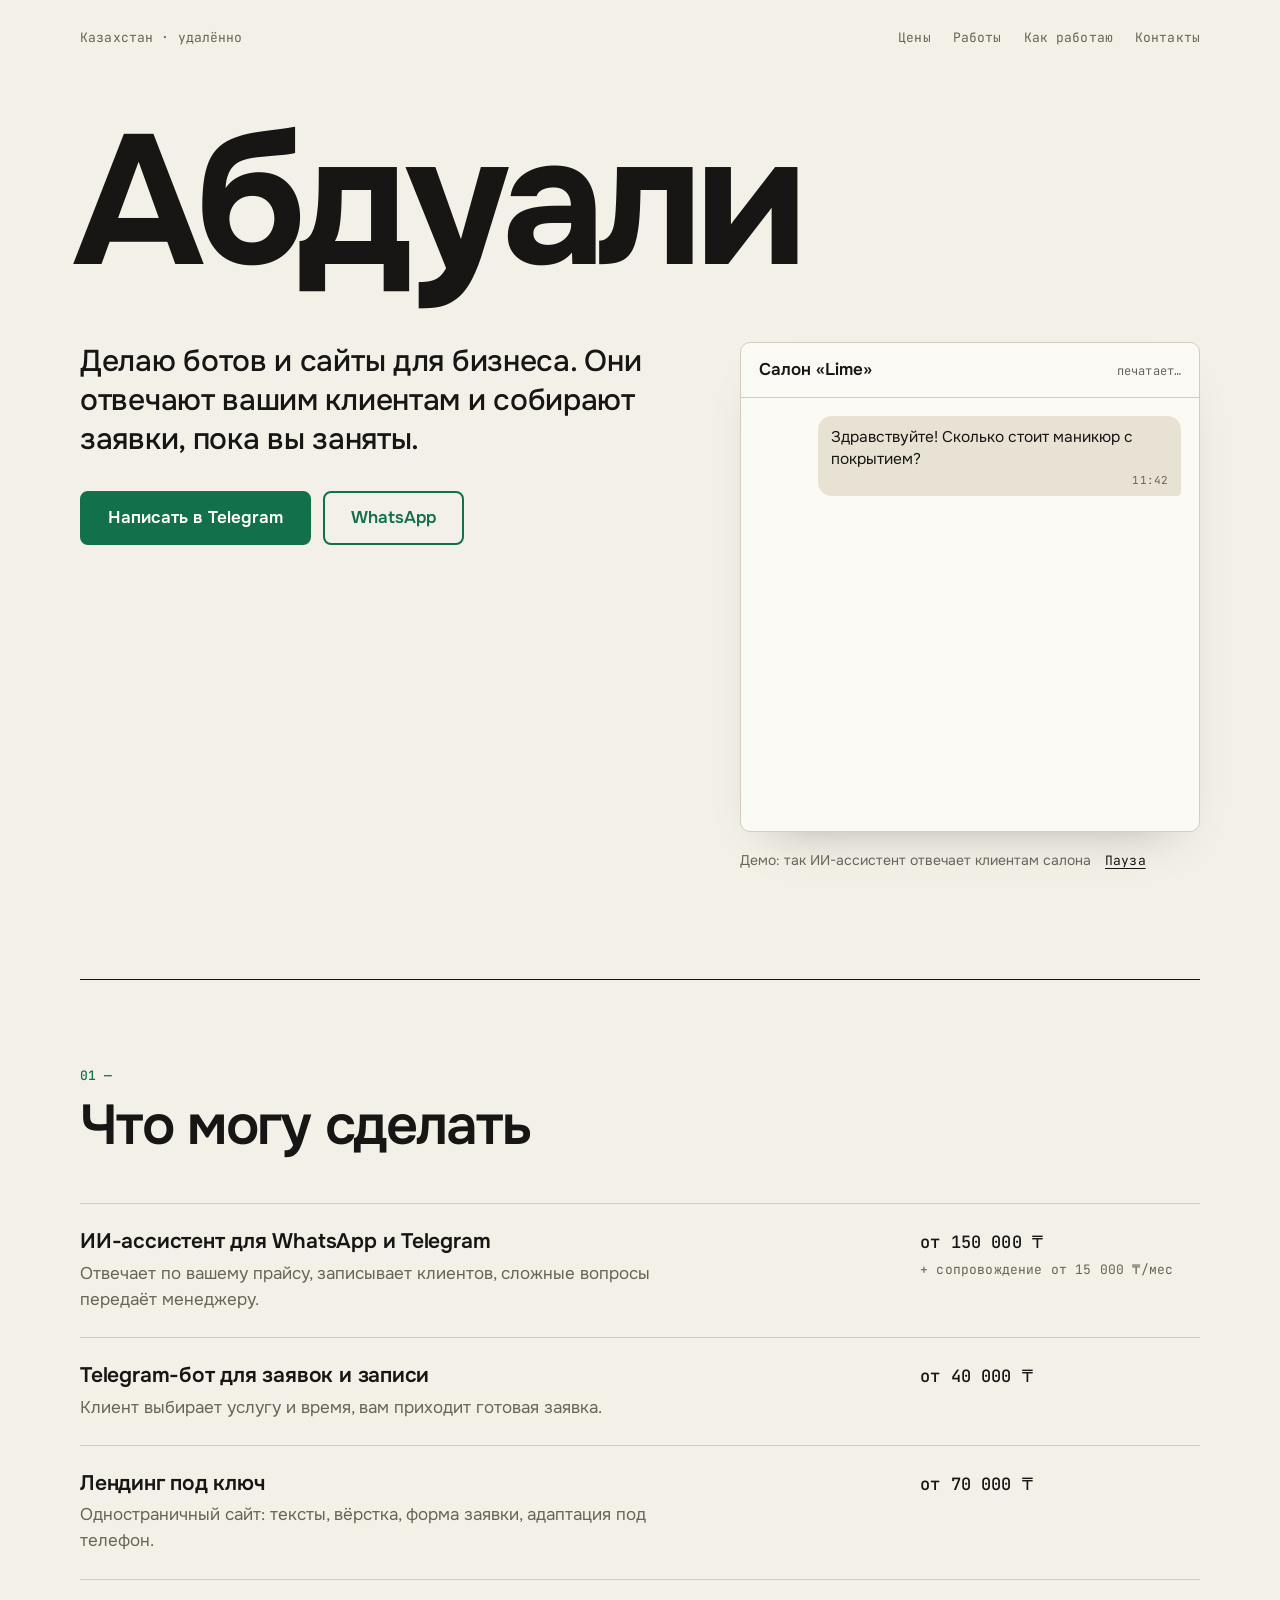
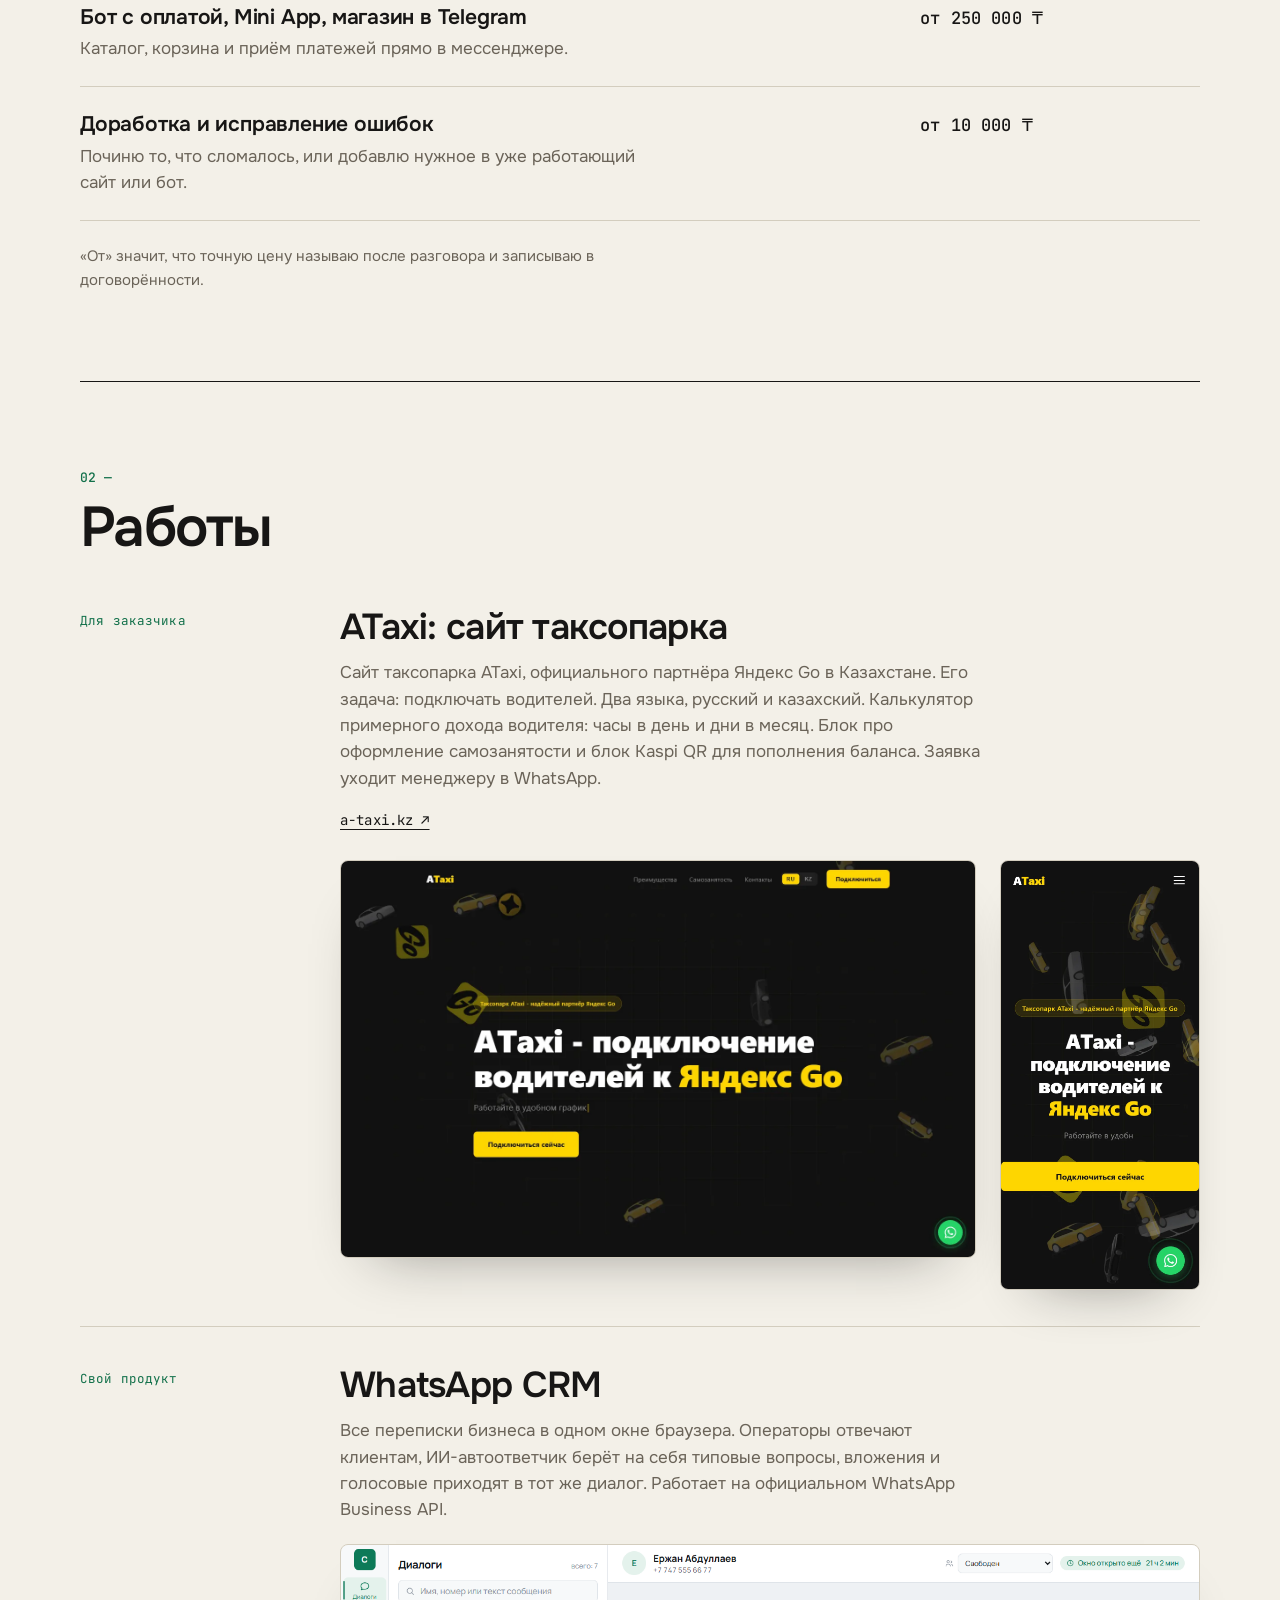
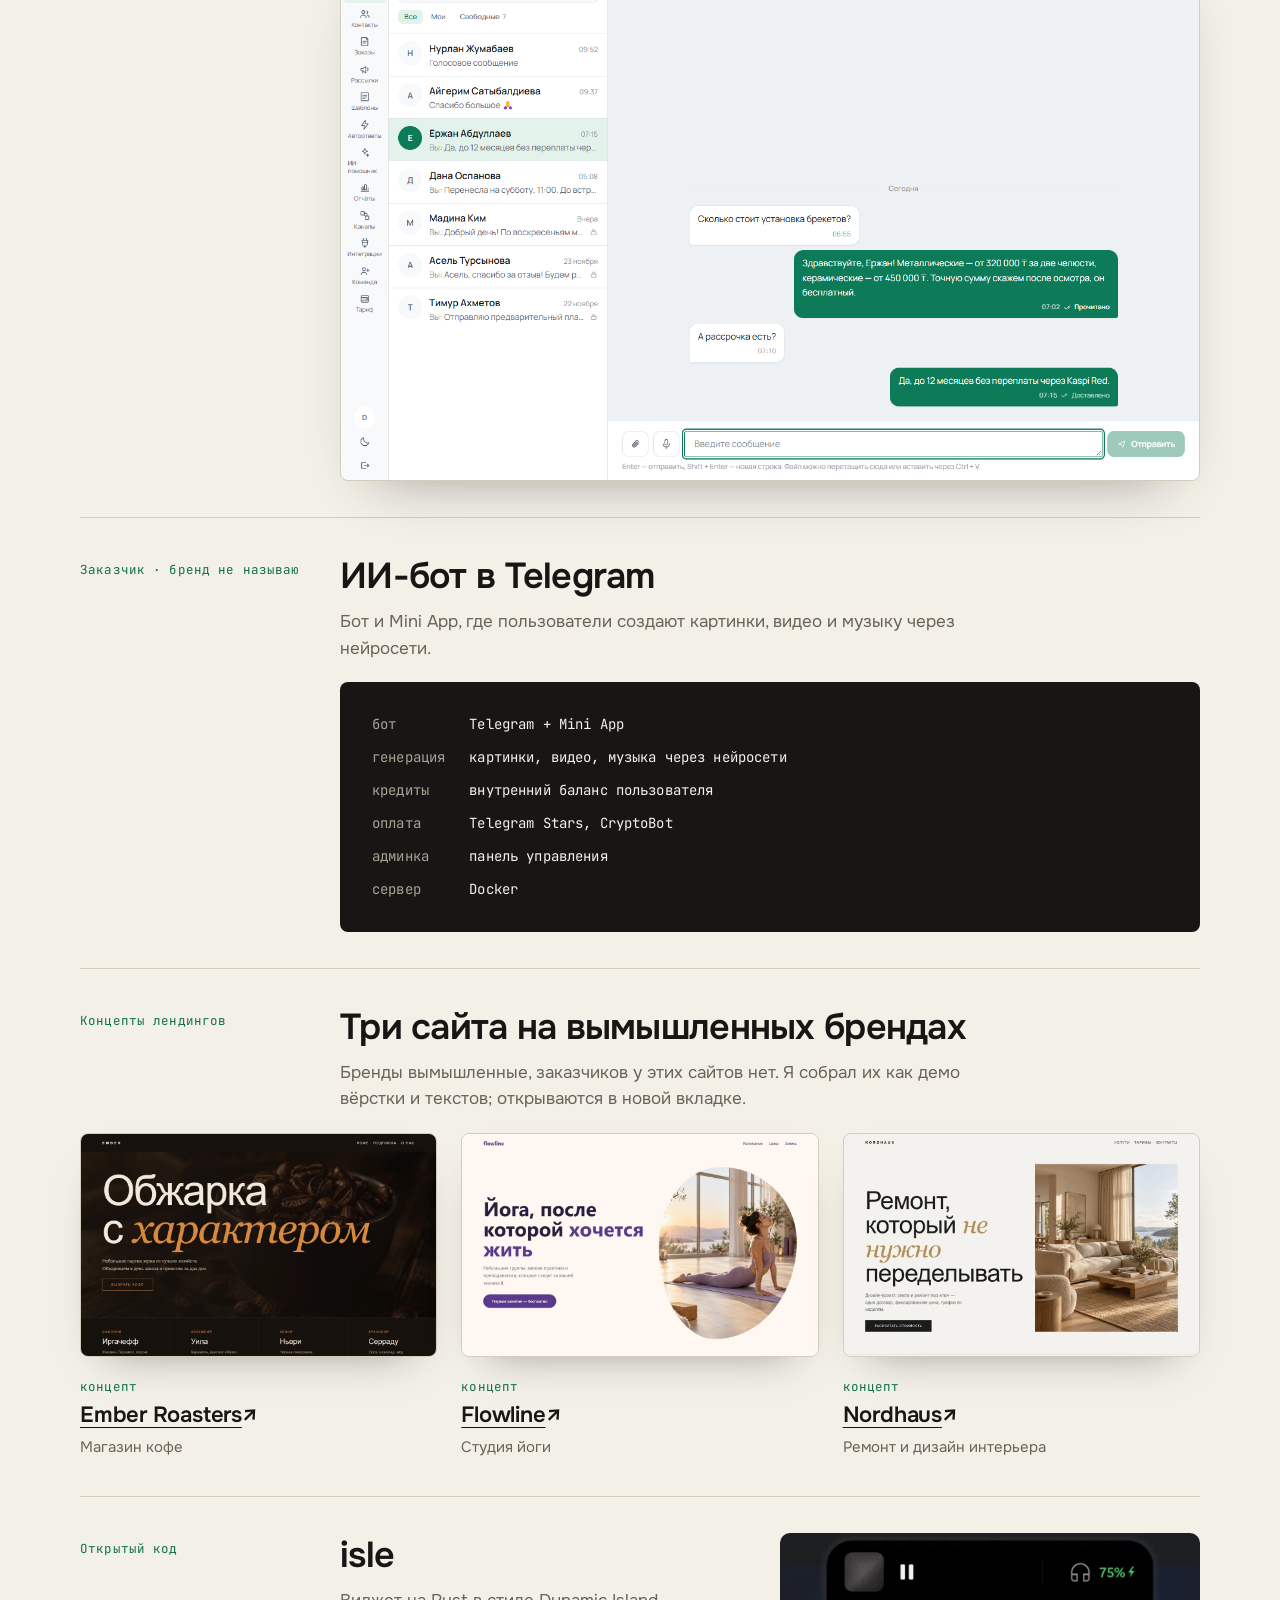
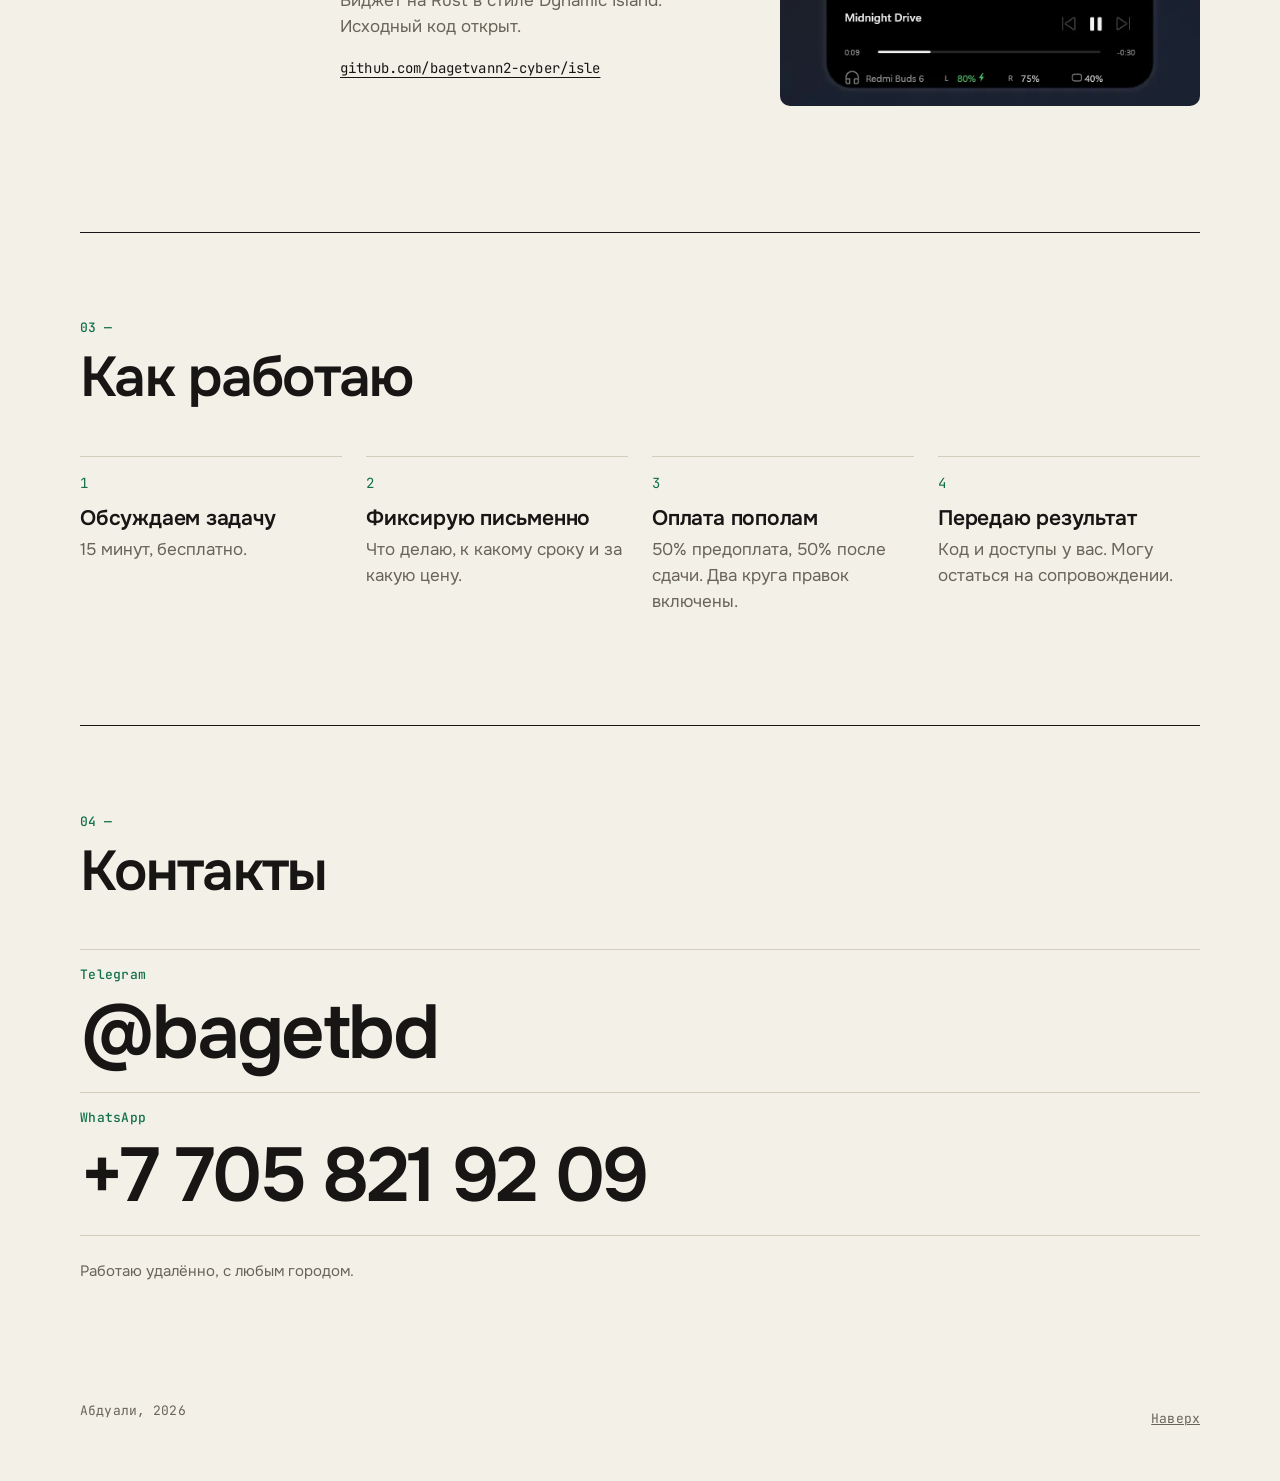
==== index.html @ de3ce2c4 "Сайт-портфолио Абдуали Co-Authored-By: Claude Opus 5.5 <noreply@anthropic.com>" ====
<!doctype html>
<html lang="ru">
<head>
<meta charset="utf-8">
<meta name="viewport" content="width=device-width,initial-scale=1">
<title>Абдуали — боты и сайты для бизнеса</title>
<meta name="description" content="Делаю ИИ-ассистентов для WhatsApp и Telegram, Telegram-ботов и сайты. Отвечают клиентам и собирают заявки, пока вы заняты. Работаю удалённо, с любым городом.">
<meta name="theme-color" content="#F3F0E8">
<meta property="og:type" content="website">
<meta property="og:locale" content="ru_RU">
<meta property="og:title" content="Абдуали — боты и сайты для бизнеса">
<meta property="og:description" content="ИИ-ассистенты для WhatsApp и Telegram, боты для заявок, сайты. Цены и примеры работ на странице.">
<link rel="icon" href="favicon.svg" type="image/svg+xml">
<link rel="preconnect" href="https://fonts.googleapis.com">
<link rel="preconnect" href="https://fonts.gstatic.com" crossorigin>
<link href="https://fonts.googleapis.com/css2?family=JetBrains+Mono:wght@400;500&family=Onest:wght@400;500;600;700&display=swap" rel="stylesheet">
<link rel="stylesheet" href="style.css">
<script>document.documentElement.classList.add('js')</script>
</head>
<body id="top">
<a class="skip" href="#contacts">К контактам</a>

<header class="top wrap">
  <span class="mono">Казахстан · удалённо</span>
  <nav class="mono" aria-label="Разделы">
    <a href="#price">Цены</a>
    <a href="#work">Работы</a>
    <a href="#process">Как работаю</a>
    <a href="#contacts">Контакты</a>
  </nav>
</header>

<main>
<section class="hero wrap">
  <h1>Абдуали</h1>
  <div class="hero-grid">
    <div class="hero-text">
      <p class="lead">Делаю ботов и сайты для бизнеса. Они отвечают вашим клиентам и собирают заявки, пока вы заняты.</p>
      <div class="btns">
        <a class="btn btn-main" href="https://t.me/bagetbd" target="_blank" rel="noopener">Написать в Telegram</a>
        <a class="btn btn-alt" href="https://wa.me/77058219209" target="_blank" rel="noopener">WhatsApp</a>
      </div>
    </div>

    <div class="demo">
      <div class="chat" id="chat" role="group" aria-label="Демо: диалог клиента салона с ИИ-ассистентом">
        <div class="chat-head">
          <span class="chat-name">Салон «Lime»</span>
          <span class="mono chat-status" id="chat-status">в сети</span>
        </div>
        <div class="chat-body">
          <div class="msg me"><p>Здравствуйте! Сколько стоит маникюр с покрытием?</p><span class="mono">11:42</span></div>
          <div class="msg bot"><p>Здравствуйте! Маникюр с покрытием <span class="nw">гель-лак</span>, 9 000 ₸, около полутора часов. Свободно завтра в 12:00 и 15:30, в пятницу в 11:00. Какое время подойдёт?</p><span class="mono">11:42</span></div>
          <div class="msg me"><p>Давайте завтра в 15:30</p><span class="mono">11:43</span></div>
          <div class="msg bot"><p>Записала вас на завтра в 15:30, маникюр с покрытием. За два часа до визита напомню сообщением.</p><span class="mono">11:43</span></div>
        </div>
      </div>
      <p class="demo-cap"><span>Демо: так ИИ-ассистент отвечает клиентам салона</span> <button type="button" class="mono linkbtn" id="chat-toggle">Пауза</button></p>
    </div>
  </div>
</section>

<section class="sec wrap" id="price">
  <h2><small class="mono">01 —</small>Что могу сделать</h2>
  <ul class="menu">
    <li class="reveal">
      <div class="what"><h3>ИИ-ассистент для WhatsApp и Telegram</h3><p>Отвечает по вашему прайсу, записывает клиентов, сложные вопросы передаёт менеджеру.</p></div>
      <p class="price mono">от 150&nbsp;000&nbsp;₸<span>+ сопровождение от 15&nbsp;000&nbsp;₸/мес</span></p>
    </li>
    <li class="reveal">
      <div class="what"><h3>Telegram-бот для заявок и записи</h3><p>Клиент выбирает услугу и время, вам приходит готовая заявка.</p></div>
      <p class="price mono">от 40&nbsp;000&nbsp;₸</p>
    </li>
    <li class="reveal">
      <div class="what"><h3>Лендинг под ключ</h3><p>Одностраничный сайт: тексты, вёрстка, форма заявки, адаптация под телефон.</p></div>
      <p class="price mono">от 70&nbsp;000&nbsp;₸</p>
    </li>
    <li class="reveal">
      <div class="what"><h3>Бот с оплатой, Mini App, магазин в Telegram</h3><p>Каталог, корзина и приём платежей прямо в мессенджере.</p></div>
      <p class="price mono">от 250&nbsp;000&nbsp;₸</p>
    </li>
    <li class="reveal">
      <div class="what"><h3>Доработка и исправление ошибок</h3><p>Починю то, что сломалось, или добавлю нужное в уже работающий сайт или бот.</p></div>
      <p class="price mono">от 10&nbsp;000&nbsp;₸</p>
    </li>
  </ul>
  <p class="note">«От» значит, что точную цену называю после разговора и записываю в договорённости.</p>
</section>

<section class="sec wrap" id="work">
  <h2><small class="mono">02 —</small>Работы</h2>

  <article class="case reveal">
    <p class="mono tag">Для заказчика</p>
    <div class="case-main">
      <h3>ATaxi: сайт таксопарка</h3>
      <p>Сайт таксопарка ATaxi, официального партнёра Яндекс Go в Казахстане. Его задача: подключать водителей. Два языка, русский и казахский. Калькулятор примерного дохода водителя: часы в день и дни в месяц. Блок про оформление самозанятости и блок Kaspi QR для пополнения баланса. Заявка уходит менеджеру в WhatsApp.</p>
      <p><a class="ulink mono" href="https://a-taxi.kz" target="_blank" rel="noopener">a-taxi.kz ↗</a></p>
    </div>
    <div class="shots">
      <img class="sh-d" src="img/ataxi-desktop.webp" width="1440" height="900" loading="lazy" alt="Сайт ATaxi на компьютере: тёмный первый экран с заголовком про подключение водителей к Яндекс Go">
      <img class="sh-m" src="img/ataxi-mobile.webp" width="780" height="1688" loading="lazy" alt="Сайт ATaxi на телефоне: первый экран с кнопкой «Подключиться сейчас»">
    </div>
  </article>

  <article class="case reveal">
    <p class="mono tag">Свой продукт</p>
    <div class="case-main">
      <h3>WhatsApp CRM</h3>
      <p>Все переписки бизнеса в одном окне браузера. Операторы отвечают клиентам, ИИ-автоответчик берёт на себя типовые вопросы, вложения и голосовые приходят в тот же диалог. Работает на официальном WhatsApp Business API.</p>
    </div>
    <figure class="shot wide">
      <span class="ph mono">Окно переписок WhatsApp CRM</span>
      <img src="img/crm-inbox.png" width="1440" height="900" loading="lazy" alt="WhatsApp CRM: список диалогов слева, переписка с клиентом справа" onerror="this.remove()">
    </figure>
  </article>

  <article class="case reveal">
    <p class="mono tag">Заказчик · бренд не называю</p>
    <div class="case-main">
      <h3>ИИ-бот в Telegram</h3>
      <p>Бот и Mini App, где пользователи создают картинки, видео и музыку через нейросети.</p>
    </div>
    <dl class="inside mono" aria-label="Состав проекта">
      <dt>бот</dt><dd>Telegram + Mini App</dd>
      <dt>генерация</dt><dd>картинки, видео, музыка через нейросети</dd>
      <dt>кредиты</dt><dd>внутренний баланс пользователя</dd>
      <dt>оплата</dt><dd>Telegram Stars, CryptoBot</dd>
      <dt>админка</dt><dd>панель управления</dd>
      <dt>сервер</dt><dd>Docker</dd>
    </dl>
  </article>

  <article class="case reveal">
    <p class="mono tag">Концепты лендингов</p>
    <div class="case-main">
      <h3>Три сайта на вымышленных брендах</h3>
      <p>Бренды вымышленные, заказчиков у этих сайтов нет. Я собрал их как демо вёрстки и текстов; открываются в новой вкладке.</p>
    </div>
    <div class="lands">
      <a class="land" href="work/coffee/" target="_blank" rel="noopener">
        <img src="img/ember.webp" width="1100" height="688" loading="lazy" alt="Превью концепта Ember Roasters: тёмный сайт магазина кофе с крупным заголовком">
        <span class="mono tag">концепт</span>
        <strong>Ember Roasters</strong>
        <span class="sub">Магазин кофе</span>
      </a>
      <a class="land" href="work/flowline/" target="_blank" rel="noopener">
        <img src="img/flowline.webp" width="1100" height="688" loading="lazy" alt="Превью концепта Flowline: светлый лендинг студии йоги">
        <span class="mono tag">концепт</span>
        <strong>Flowline</strong>
        <span class="sub">Студия йоги</span>
      </a>
      <a class="land" href="work/nordhaus/" target="_blank" rel="noopener">
        <img src="img/nordhaus.webp" width="1100" height="688" loading="lazy" alt="Превью концепта Nordhaus: лендинг ремонта и дизайна интерьера">
        <span class="mono tag">концепт</span>
        <strong>Nordhaus</strong>
        <span class="sub">Ремонт и дизайн интерьера</span>
      </a>
    </div>
  </article>

  <article class="case reveal">
    <p class="mono tag">Открытый код</p>
    <div class="case-main isle">
      <div>
        <h3>isle</h3>
        <p>Виджет на Rust в стиле Dynamic Island. Исходный код открыт.</p>
        <p><a class="ulink mono" href="https://github.com/bagetvann2-cyber/isle" target="_blank" rel="noopener">github.com/bagetvann2-cyber/isle</a></p>
      </div>
      <img src="img/isle.webp" width="520" height="215" loading="lazy" alt="Виджет isle: трек Midnight Drive и заряд наушников 75%">
    </div>
  </article>
</section>

<section class="sec wrap" id="process">
  <h2><small class="mono">03 —</small>Как работаю</h2>
  <ol class="steps">
    <li class="reveal"><span class="mono">1</span><h3>Обсуждаем задачу</h3><p>15 минут, бесплатно.</p></li>
    <li class="reveal"><span class="mono">2</span><h3>Фиксирую письменно</h3><p>Что делаю, к какому сроку и за какую цену.</p></li>
    <li class="reveal"><span class="mono">3</span><h3>Оплата пополам</h3><p>50% предоплата, 50% после сдачи. Два круга правок включены.</p></li>
    <li class="reveal"><span class="mono">4</span><h3>Передаю результат</h3><p>Код и доступы у вас. Могу остаться на сопровождении.</p></li>
  </ol>
</section>

<section class="sec wrap contacts" id="contacts">
  <h2><small class="mono">04 —</small>Контакты</h2>
  <a class="big" href="https://t.me/bagetbd" target="_blank" rel="noopener"><span class="mono">Telegram</span>@bagetbd</a>
  <a class="big" href="https://wa.me/77058219209" target="_blank" rel="noopener"><span class="mono">WhatsApp</span>+7 705 821 92 09</a>
  <p class="note">Работаю удалённо, с любым городом.</p>
</section>
</main>

<footer class="wrap foot mono"><span>Абдуали, 2026</span><a href="#top">Наверх</a></footer>
<script src="main.js"></script>
</body>
</html>
---- style.css ----
:root {
  --paper: #F3F0E8;
  --card: #FBF9F4;
  --sand: #E7E2D4;
  --ink: #171615;
  --muted: #6A6358;
  --rule: #D3CDBE;
  --accent: #12704A;
  --sans: 'Onest', system-ui, -apple-system, 'Segoe UI', Arial, sans-serif;
  --mono: 'JetBrains Mono', ui-monospace, 'SFMono-Regular', Consolas, monospace;
}

*, *::before, *::after { box-sizing: border-box; }
html { scroll-behavior: smooth; -webkit-text-size-adjust: 100%; }
body {
  margin: 0;
  background: var(--paper);
  color: var(--ink);
  font: 400 17px/1.55 var(--sans);
  -webkit-font-smoothing: antialiased;
  overflow-x: hidden;
}
img { max-width: 100%; height: auto; display: block; }
h1, h2, h3, p, ul, ol, dl, dd, figure { margin: 0; padding: 0; }
ul, ol { list-style: none; }
a { color: inherit; }
::selection { background: var(--accent); color: #fff; }
:focus-visible { outline: 3px solid var(--accent); outline-offset: 3px; border-radius: 2px; }

.mono { font-family: var(--mono); font-size: 13px; letter-spacing: .01em; }
.wrap { width: 100%; max-width: 1200px; margin-inline: auto; padding-inline: clamp(16px, 4vw, 40px); }
.skip { position: absolute; left: 16px; top: -60px; background: var(--ink); color: var(--paper); padding: 10px 14px; z-index: 10; }
.skip:focus { top: 12px; }

/* top bar */
.top { display: flex; justify-content: space-between; align-items: center; gap: 16px; padding-block: 22px; color: var(--muted); }
.top nav { display: flex; gap: 22px; }
.top a { text-decoration: none; padding: 6px 0; }
.top a:hover { color: var(--ink); text-decoration: underline; text-underline-offset: 4px; }

/* hero */
.hero { padding-block: clamp(16px, 4vw, 40px) clamp(56px, 8vw, 104px); }
h1 {
  font-weight: 700;
  font-size: clamp(60px, 15vw, 184px);
  line-height: .95;
  letter-spacing: -.045em;
  margin-left: -.04em;
}
.hero-grid { display: grid; grid-template-columns: 1fr; gap: 40px; margin-top: clamp(28px, 4vw, 52px); }
.lead { font-size: clamp(21px, 2.6vw, 30px); line-height: 1.3; font-weight: 500; letter-spacing: -.01em; max-width: 21em; }
.btns { display: flex; flex-wrap: wrap; gap: 12px; margin-top: 32px; }
.btn {
  display: inline-flex; align-items: center; justify-content: center;
  min-height: 54px; padding: 0 26px; border-radius: 8px;
  font-weight: 600; font-size: 17px; text-decoration: none;
  border: 2px solid var(--accent); transition: background .2s, color .2s;
}
.btn-main { background: var(--accent); color: #fff; }
.btn-main:hover { background: #0d5a3a; border-color: #0d5a3a; }
.btn-alt { color: var(--accent); background: transparent; }
.btn-alt:hover { background: var(--accent); color: #fff; }

/* chat demo */
.demo { max-width: 460px; }
.chat {
  background: var(--card);
  border: 1px solid var(--rule);
  border-radius: 10px;
  box-shadow: 0 24px 48px -32px rgba(23, 22, 21, .35);
  overflow: hidden;
}
.chat-head { display: flex; justify-content: space-between; align-items: baseline; padding: 14px 18px; border-bottom: 1px solid var(--rule); }
.chat-name { font-weight: 600; }
.chat-status { color: var(--muted); font-size: 12px; }
.chat-body { display: flex; flex-direction: column; gap: 10px; padding: 18px; }
.msg { max-width: 86%; padding: 10px 13px 7px; border-radius: 14px; font-size: 15.5px; line-height: 1.42; }
.msg p { margin-bottom: 3px; }
.nw { white-space: nowrap; }
.msg .mono { display: block; font-size: 11px; color: var(--muted); text-align: right; }
.msg.me { align-self: flex-end; background: var(--sand); border-bottom-right-radius: 4px; }
.msg.bot { align-self: flex-start; background: #fff; border: 1px solid var(--rule); border-bottom-left-radius: 4px; }
.js .msg { opacity: 0; transform: translateY(8px); transition: opacity .35s ease, transform .35s ease; }
.js .msg.on { opacity: 1; transform: none; }
.demo-cap { margin-top: 12px; font-size: 14px; color: var(--muted); display: flex; flex-wrap: wrap; gap: 6px 14px; align-items: center; }
.linkbtn { background: none; border: 0; padding: 8px 0; color: var(--ink); text-decoration: underline; text-underline-offset: 3px; cursor: pointer; }
.linkbtn[hidden] { display: none; }

/* sections */
.sec { padding-block: clamp(48px, 7vw, 96px); max-width: 1200px; }
.sec { position: relative; }
.sec::before { content: ''; position: absolute; top: 0; left: clamp(16px, 4vw, 40px); right: clamp(16px, 4vw, 40px); height: 1px; background: var(--ink); }
h2 { font-weight: 600; font-size: clamp(32px, 5vw, 56px); line-height: 1.05; letter-spacing: -.03em; margin-bottom: clamp(28px, 4vw, 48px); }
h2 small { display: block; color: var(--accent); font-size: 14px; font-weight: 500; letter-spacing: .02em; margin-bottom: 14px; }
h3 { font-weight: 600; font-size: 21px; line-height: 1.25; letter-spacing: -.01em; }
.note { margin-top: 24px; color: var(--muted); font-size: 15px; max-width: 40em; }

/* price menu */
.menu li { display: grid; grid-template-columns: 1fr; gap: 10px; padding-block: 24px; border-top: 1px solid var(--rule); }
.menu li:last-child { border-bottom: 1px solid var(--rule); }
.what p { color: var(--muted); margin-top: 6px; max-width: 34em; }
.price { font-size: 17px; font-weight: 500; white-space: nowrap; }
.price span { display: block; color: var(--muted); font-size: 13px; font-weight: 400; margin-top: 4px; white-space: normal; }

/* cases */
.case { display: grid; grid-template-columns: 1fr; gap: 20px; padding-block: 36px; border-top: 1px solid var(--rule); }
.case:first-of-type { border-top: 0; padding-top: 0; }
.tag { color: var(--accent); text-transform: none; font-size: 12.5px; }
.case-main p { margin-top: 10px; color: var(--muted); max-width: 38em; }
.case-main h3 { font-size: clamp(26px, 3.4vw, 36px); letter-spacing: -.02em; }
.shot { position: relative; grid-column: 1 / -1; aspect-ratio: 16 / 10; border: 1px solid var(--rule); border-radius: 8px; overflow: hidden; background: var(--sand); box-shadow: 0 28px 56px -36px rgba(23, 22, 21, .45); }
.shot img { position: absolute; inset: 0; width: 100%; height: 100%; object-fit: cover; }
.ph { position: absolute; inset: 0; display: grid; place-items: center; color: var(--muted); padding: 16px; text-align: center; background: repeating-linear-gradient(0deg, transparent 0 31px, rgba(23,22,21,.06) 31px 32px); }

.inside { grid-column: 1 / -1; display: grid; grid-template-columns: max-content 1fr; gap: 12px 24px; margin: 0; padding: clamp(20px, 3vw, 32px); background: var(--ink); color: var(--paper); border-radius: 8px; font-size: 14px; line-height: 1.5; }
.inside dt { color: #A9A294; }
.inside dd { margin: 0; }

.shots { grid-column: 1 / -1; display: grid; grid-template-columns: 1fr; gap: 20px; align-items: start; }
.shots img { border: 1px solid var(--rule); border-radius: 8px; box-shadow: 0 28px 56px -36px rgba(23, 22, 21, .45); background: var(--sand); }
.shots .sh-m { max-width: 220px; }

.lands { grid-column: 1 / -1; display: grid; grid-template-columns: 1fr; gap: 32px 24px; }
.land { display: block; text-decoration: none; }
.land img { border: 1px solid var(--rule); border-radius: 8px; box-shadow: 0 20px 40px -28px rgba(23, 22, 21, .5); margin-bottom: 14px; transition: transform .25s ease; }
.land:hover img { transform: translateY(-3px); }
.land .tag { display: block; margin-bottom: 2px; }
.land strong { display: inline; font-weight: 600; font-size: 22px; letter-spacing: -.01em; text-decoration: underline; text-decoration-thickness: 1px; text-underline-offset: 5px; }
.land strong::after { content: ' ↗'; text-decoration: none; display: inline-block; }
.land .sub { display: block; color: var(--muted); font-size: 15px; margin-top: 4px; }

.isle { display: grid; grid-template-columns: 1fr; gap: 24px; align-items: start; }
.isle img { border-radius: 10px; width: 100%; max-width: 420px; }
.ulink { display: inline-block; padding: 8px 0; color: var(--ink); font-size: 14px; text-underline-offset: 4px; word-break: break-all; }

/* steps */
.steps { display: grid; grid-template-columns: 1fr; gap: 0; }
.steps li { padding: 20px 0; border-top: 1px solid var(--rule); }
.steps li:last-child { border-bottom: 1px solid var(--rule); }
.steps .mono { display: block; color: var(--accent); font-size: 14px; margin-bottom: 10px; }
.steps p { color: var(--muted); margin-top: 6px; }

/* contacts */
.big { display: block; padding: 18px 0; border-top: 1px solid var(--rule); text-decoration: none; font-size: clamp(34px, 7vw, 76px); font-weight: 600; line-height: 1.1; letter-spacing: -.035em; overflow-wrap: anywhere; }
.big:last-of-type { border-bottom: 1px solid var(--rule); }
.big .mono { display: block; color: var(--accent); font-size: 13px; font-weight: 500; letter-spacing: .02em; margin-bottom: 8px; }
.big:hover { text-decoration: underline; text-decoration-thickness: 3px; text-underline-offset: 8px; }

.foot { display: flex; justify-content: space-between; padding-block: 28px 44px; color: var(--muted); }
.foot a { padding: 8px 0; }

/* появление */
.js .reveal { opacity: 0; transform: translateY(14px); transition: opacity .6s ease, transform .6s ease; }
.js .reveal.in { opacity: 1; transform: none; }

@media (min-width: 720px) {
  .menu li { grid-template-columns: 1fr 280px; gap: 32px; align-items: baseline; }
  .price { text-align: left; }
  .lands { grid-template-columns: repeat(3, 1fr); }
  .shots { grid-template-columns: minmax(0, 1fr) 200px; gap: 24px; }
  .shots .sh-m { max-width: none; width: 100%; }
  .steps { grid-template-columns: repeat(4, 1fr); gap: 24px; }
  .steps li { border-bottom: 0 !important; padding-top: 16px; }
  .isle { grid-template-columns: 1fr 420px; gap: 40px; }
}
@media (min-width: 960px) {
  .hero-grid { grid-template-columns: minmax(0, 1fr) 460px; gap: 64px; align-items: start; }
  .case { grid-template-columns: 220px 1fr; gap: 20px 40px; }
  .case .tag { grid-column: 1; padding-top: 6px; }
  .case-main { grid-column: 2; }
  .case .shot, .case .inside, .case .shots { grid-column: 2; }
  .case .lands { grid-column: 1 / -1; }
  .case:has(.lands) .case-main { grid-column: 2; }
}
@media (max-width: 719px) {
  .top nav { display: none; }
  .btns .btn { flex: 1 1 100%; }
  .big { font-size: clamp(30px, 9.4vw, 44px); }
}
@media (prefers-reduced-motion: reduce) {
  html { scroll-behavior: auto; }
  .js .msg, .js .reveal, .land img { transition: none; }
  .js .msg, .js .reveal { opacity: 1; transform: none; }
}
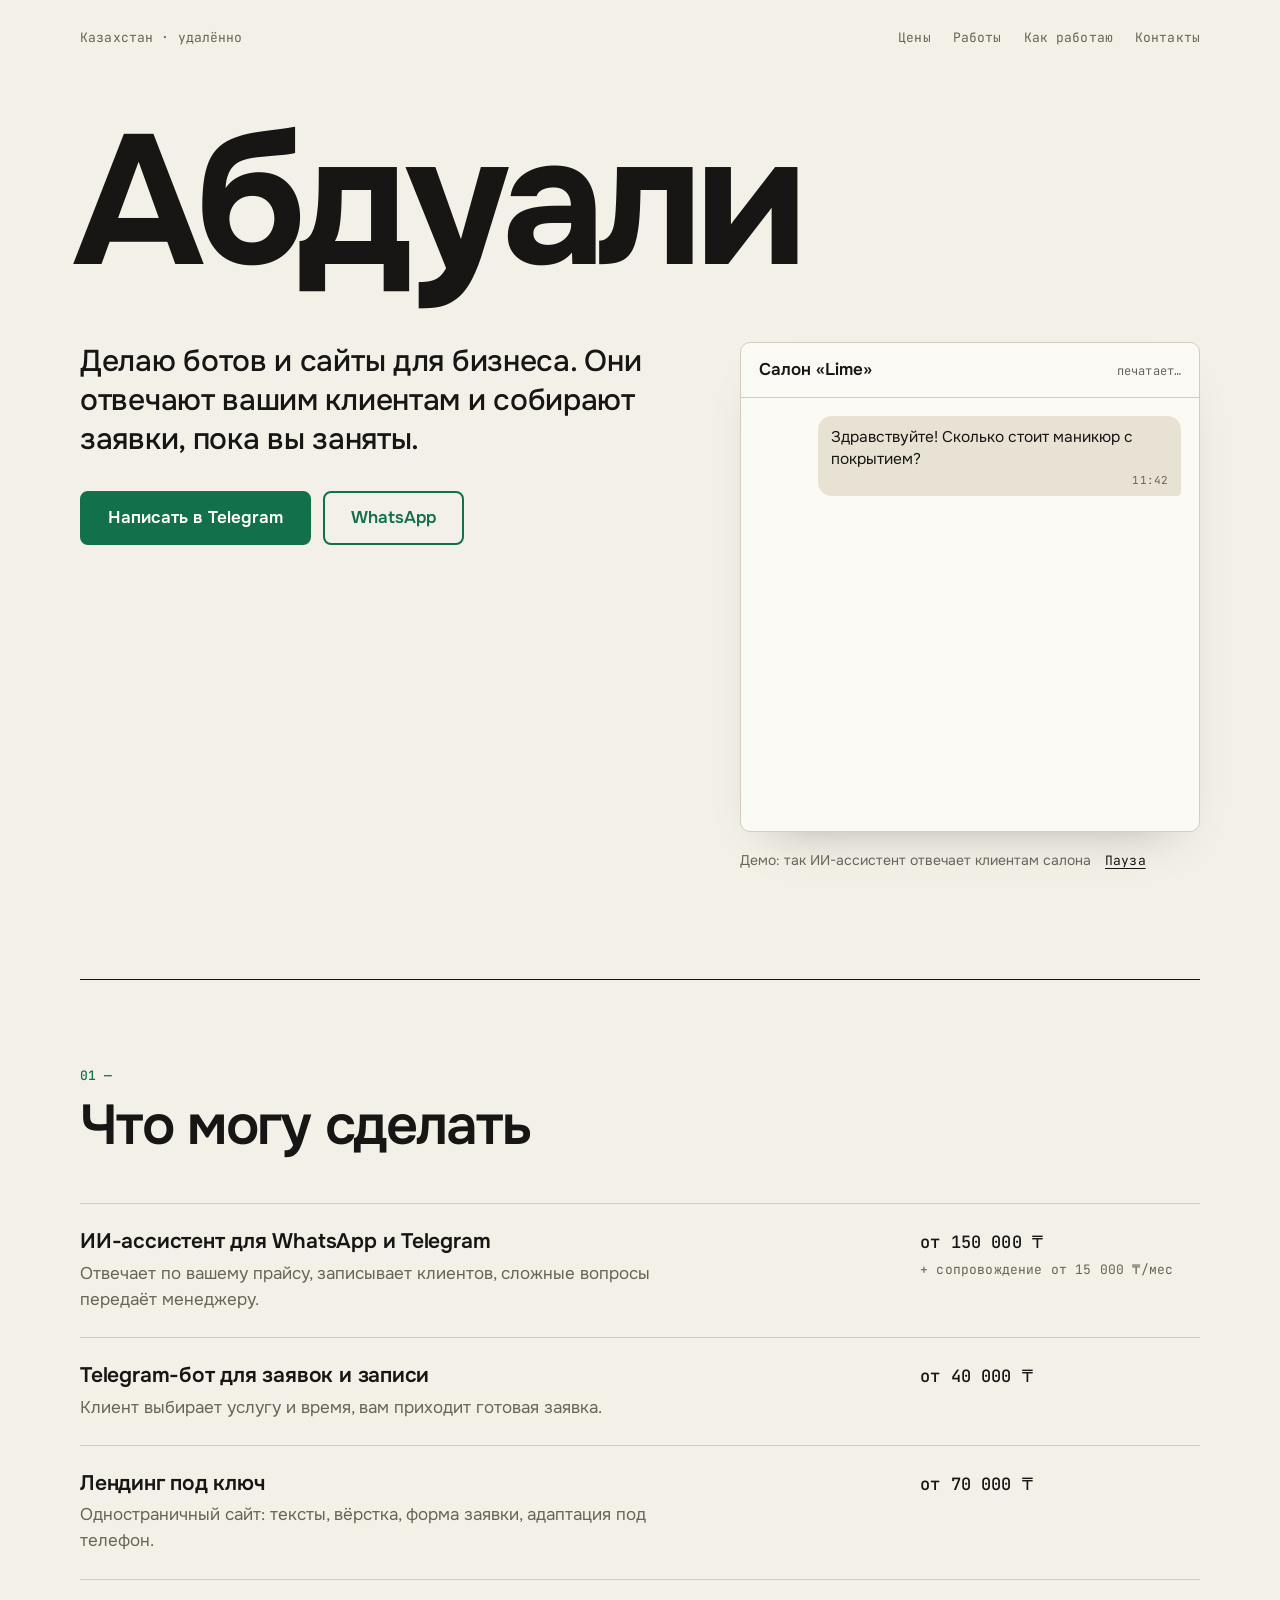
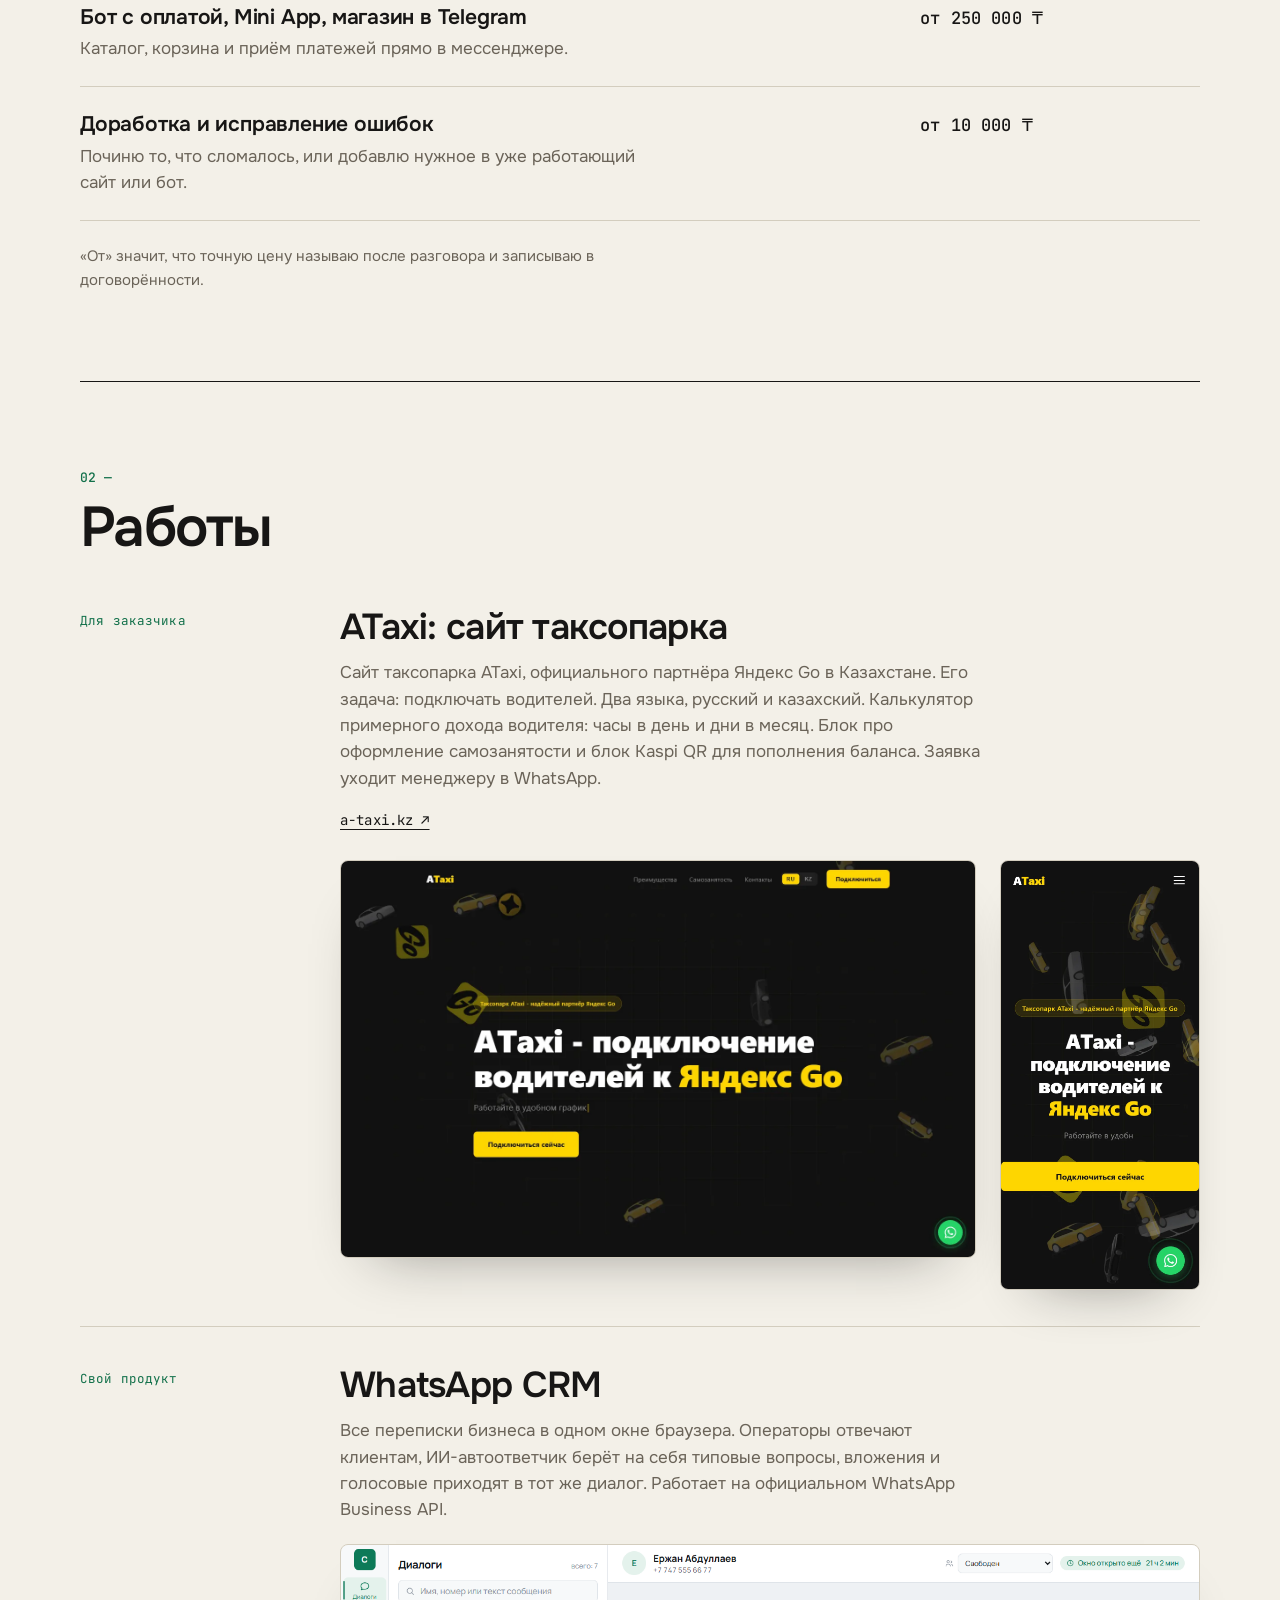
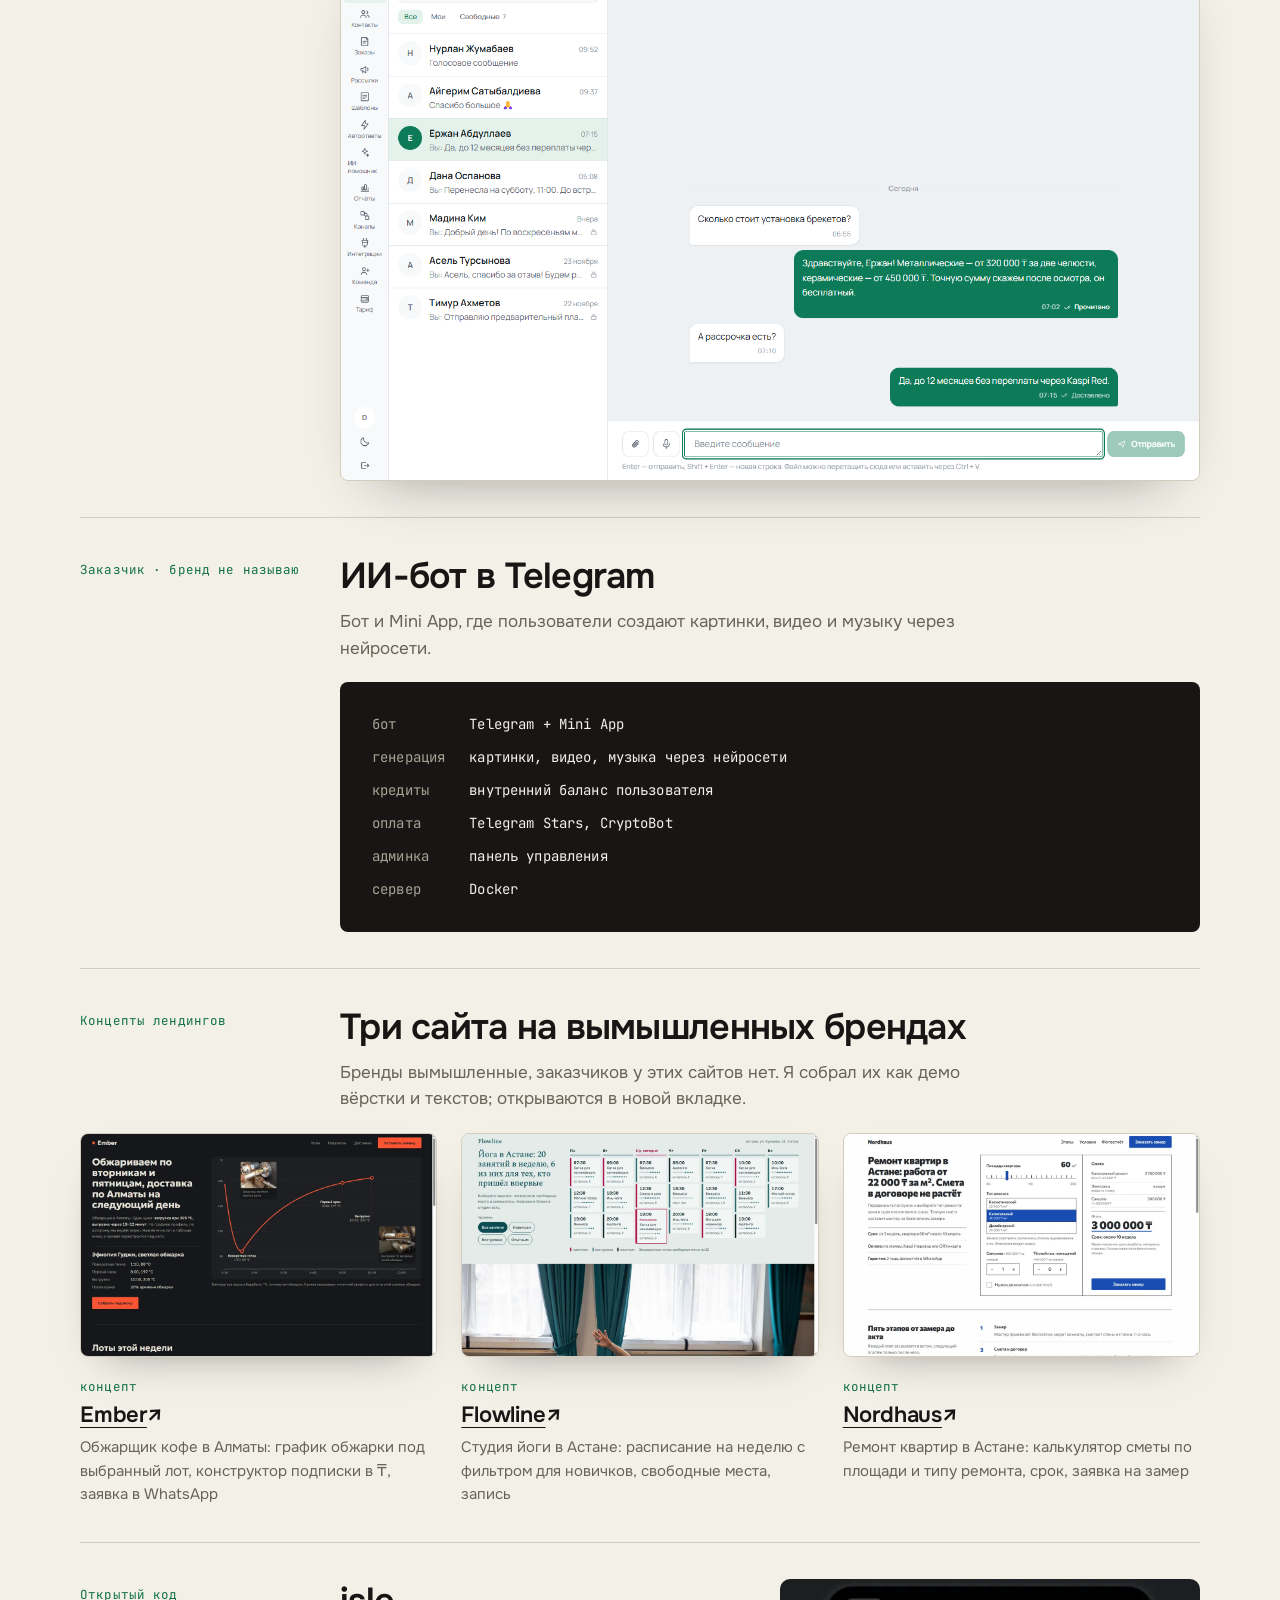
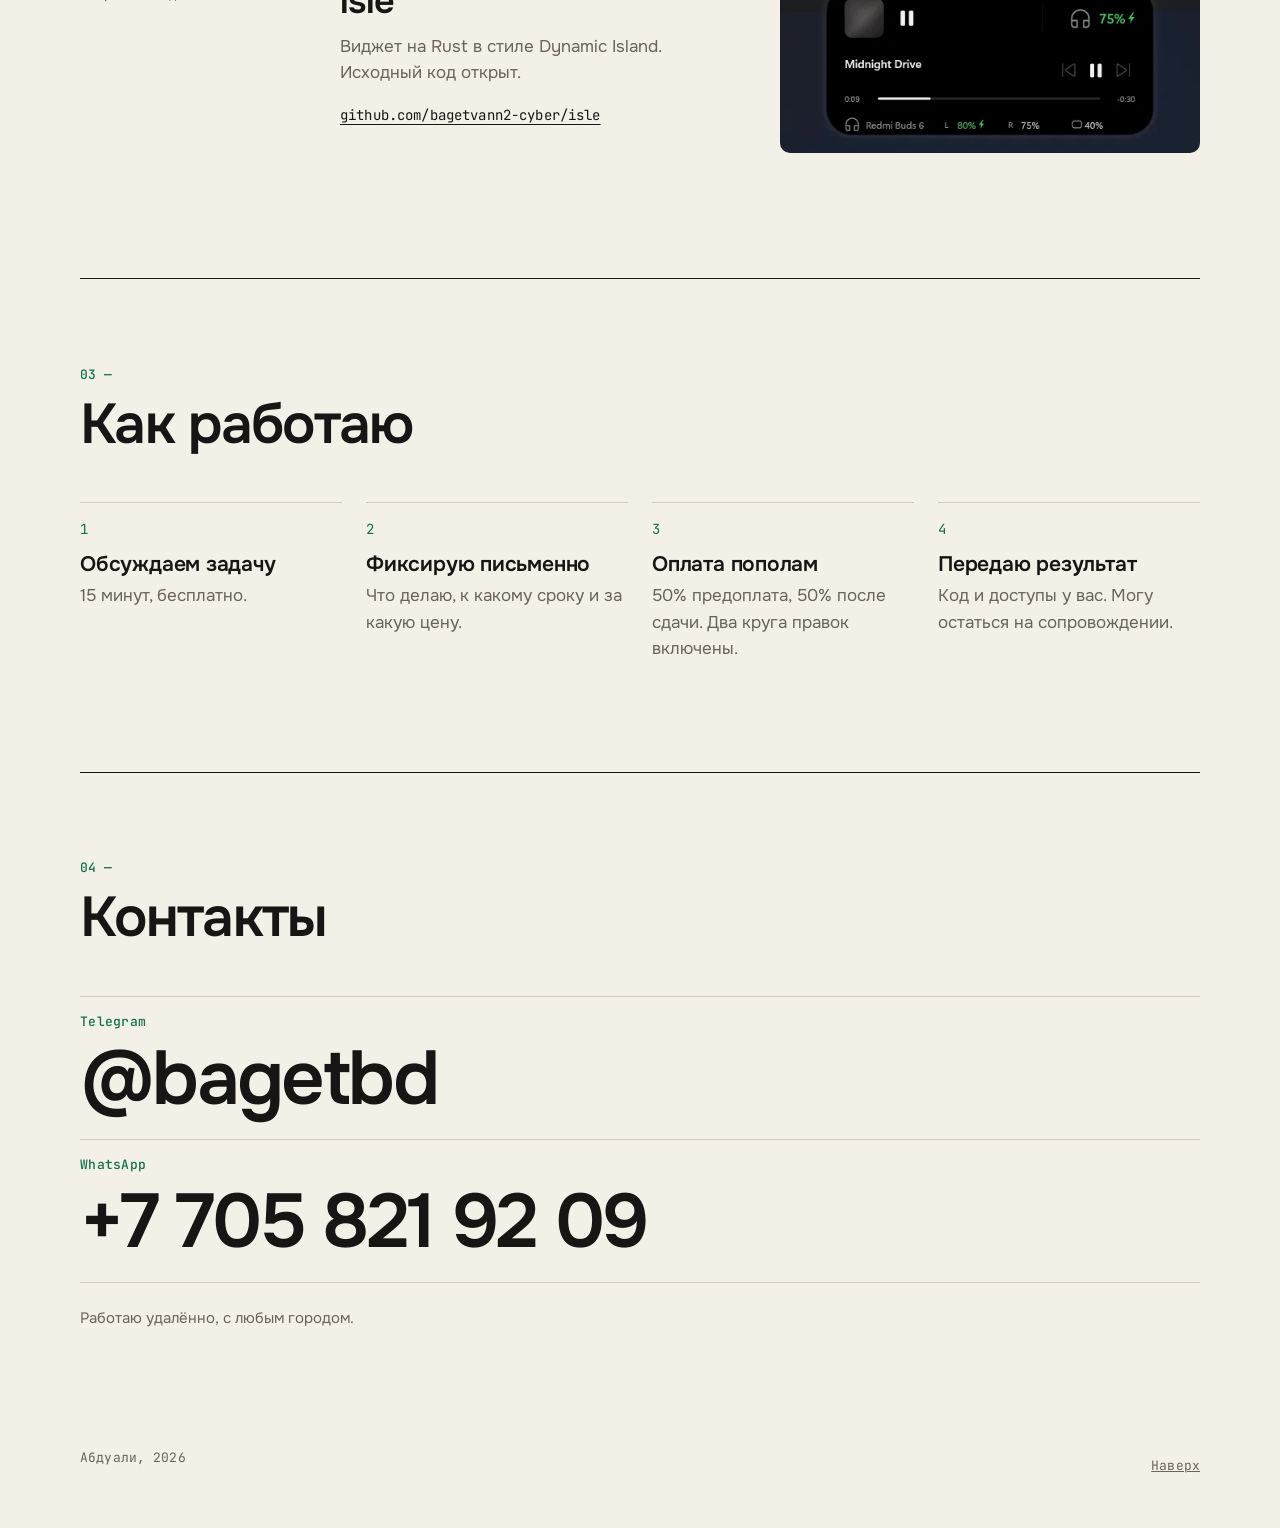
==== commit e0933024: "Переделаны три концепт-сайта: Ember, Flowline, Nordhaus Ember: график обжарки под лот, подписка в те" ====
--- a/index.html
+++ b/index.html
@@ -139,22 +139,22 @@
     </div>
     <div class="lands">
       <a class="land" href="work/coffee/" target="_blank" rel="noopener">
-        <img src="img/ember.webp" width="1100" height="688" loading="lazy" alt="Превью концепта Ember Roasters: тёмный сайт магазина кофе с крупным заголовком">
+        <img src="img/ember.webp" width="1100" height="688" loading="lazy" alt="Превью концепта Ember: тёмный сайт обжарщика кофе, справа график профиля обжарки">
         <span class="mono tag">концепт</span>
-        <strong>Ember Roasters</strong>
-        <span class="sub">Магазин кофе</span>
+        <strong>Ember</strong>
+        <span class="sub">Обжарщик кофе в Алматы: график обжарки под выбранный лот, конструктор подписки в ₸, заявка в WhatsApp</span>
       </a>
       <a class="land" href="work/flowline/" target="_blank" rel="noopener">
-        <img src="img/flowline.webp" width="1100" height="688" loading="lazy" alt="Превью концепта Flowline: светлый лендинг студии йоги">
+        <img src="img/flowline.webp" width="1100" height="688" loading="lazy" alt="Превью концепта Flowline: расписание студии йоги на неделю с фильтром по уровню">
         <span class="mono tag">концепт</span>
         <strong>Flowline</strong>
-        <span class="sub">Студия йоги</span>
+        <span class="sub">Студия йоги в Астане: расписание на неделю с фильтром для новичков, свободные места, запись</span>
       </a>
       <a class="land" href="work/nordhaus/" target="_blank" rel="noopener">
-        <img src="img/nordhaus.webp" width="1100" height="688" loading="lazy" alt="Превью концепта Nordhaus: лендинг ремонта и дизайна интерьера">
+        <img src="img/nordhaus.webp" width="1100" height="688" loading="lazy" alt="Превью концепта Nordhaus: калькулятор сметы ремонта квартиры">
         <span class="mono tag">концепт</span>
         <strong>Nordhaus</strong>
-        <span class="sub">Ремонт и дизайн интерьера</span>
+        <span class="sub">Ремонт квартир в Астане: калькулятор сметы по площади и типу ремонта, срок, заявка на замер</span>
       </a>
     </div>
   </article>
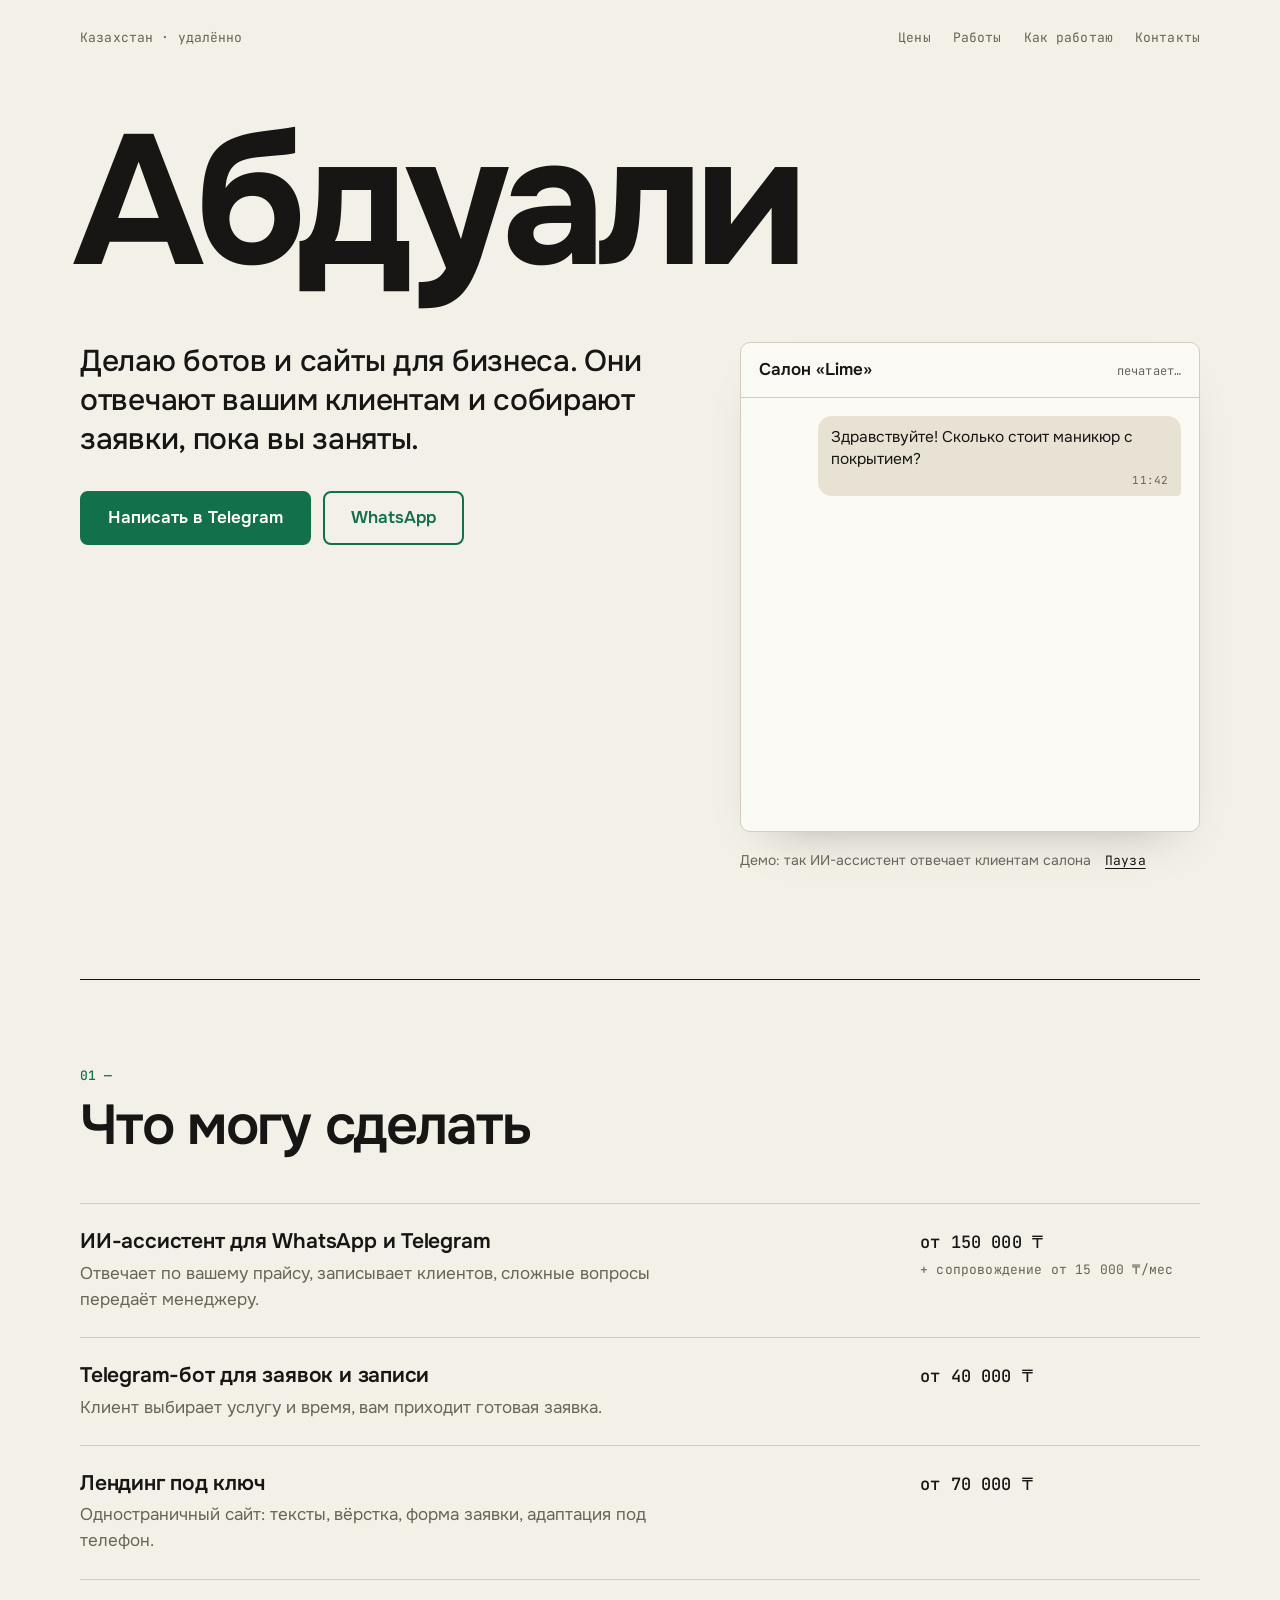
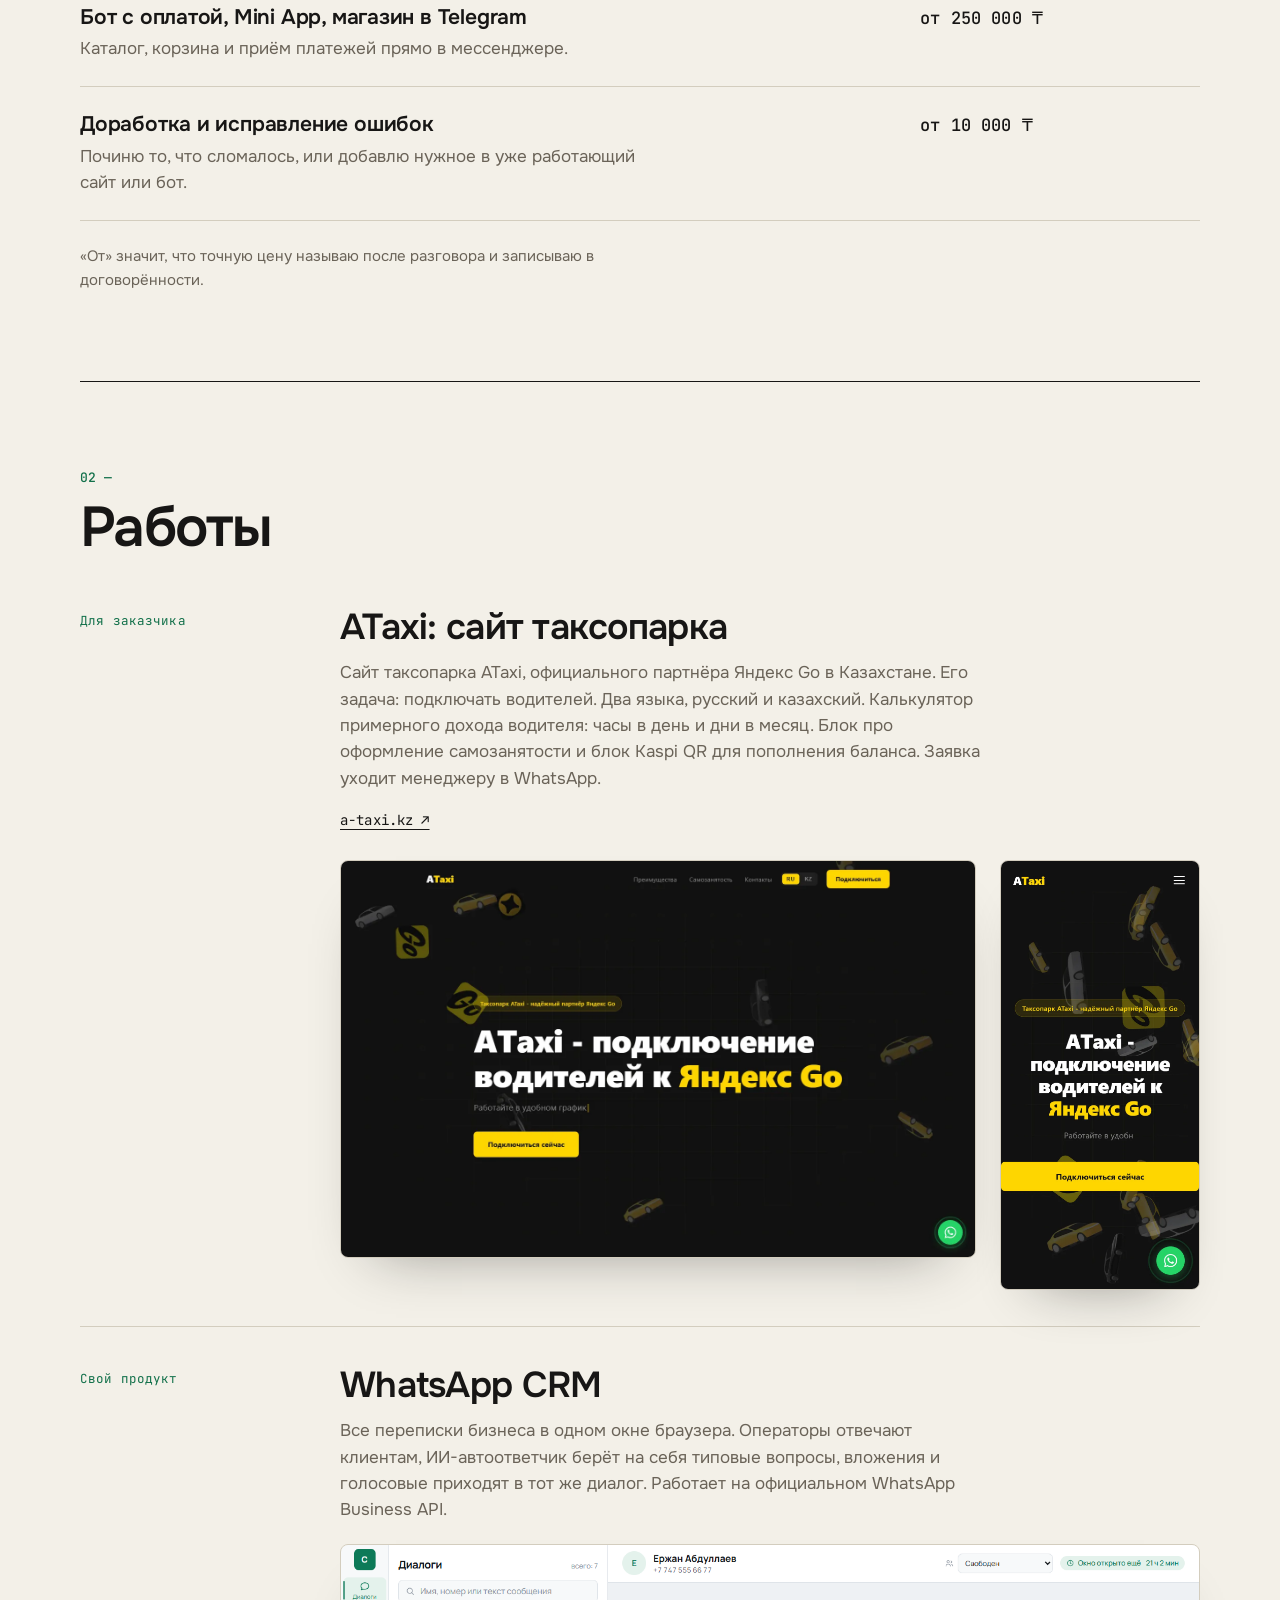
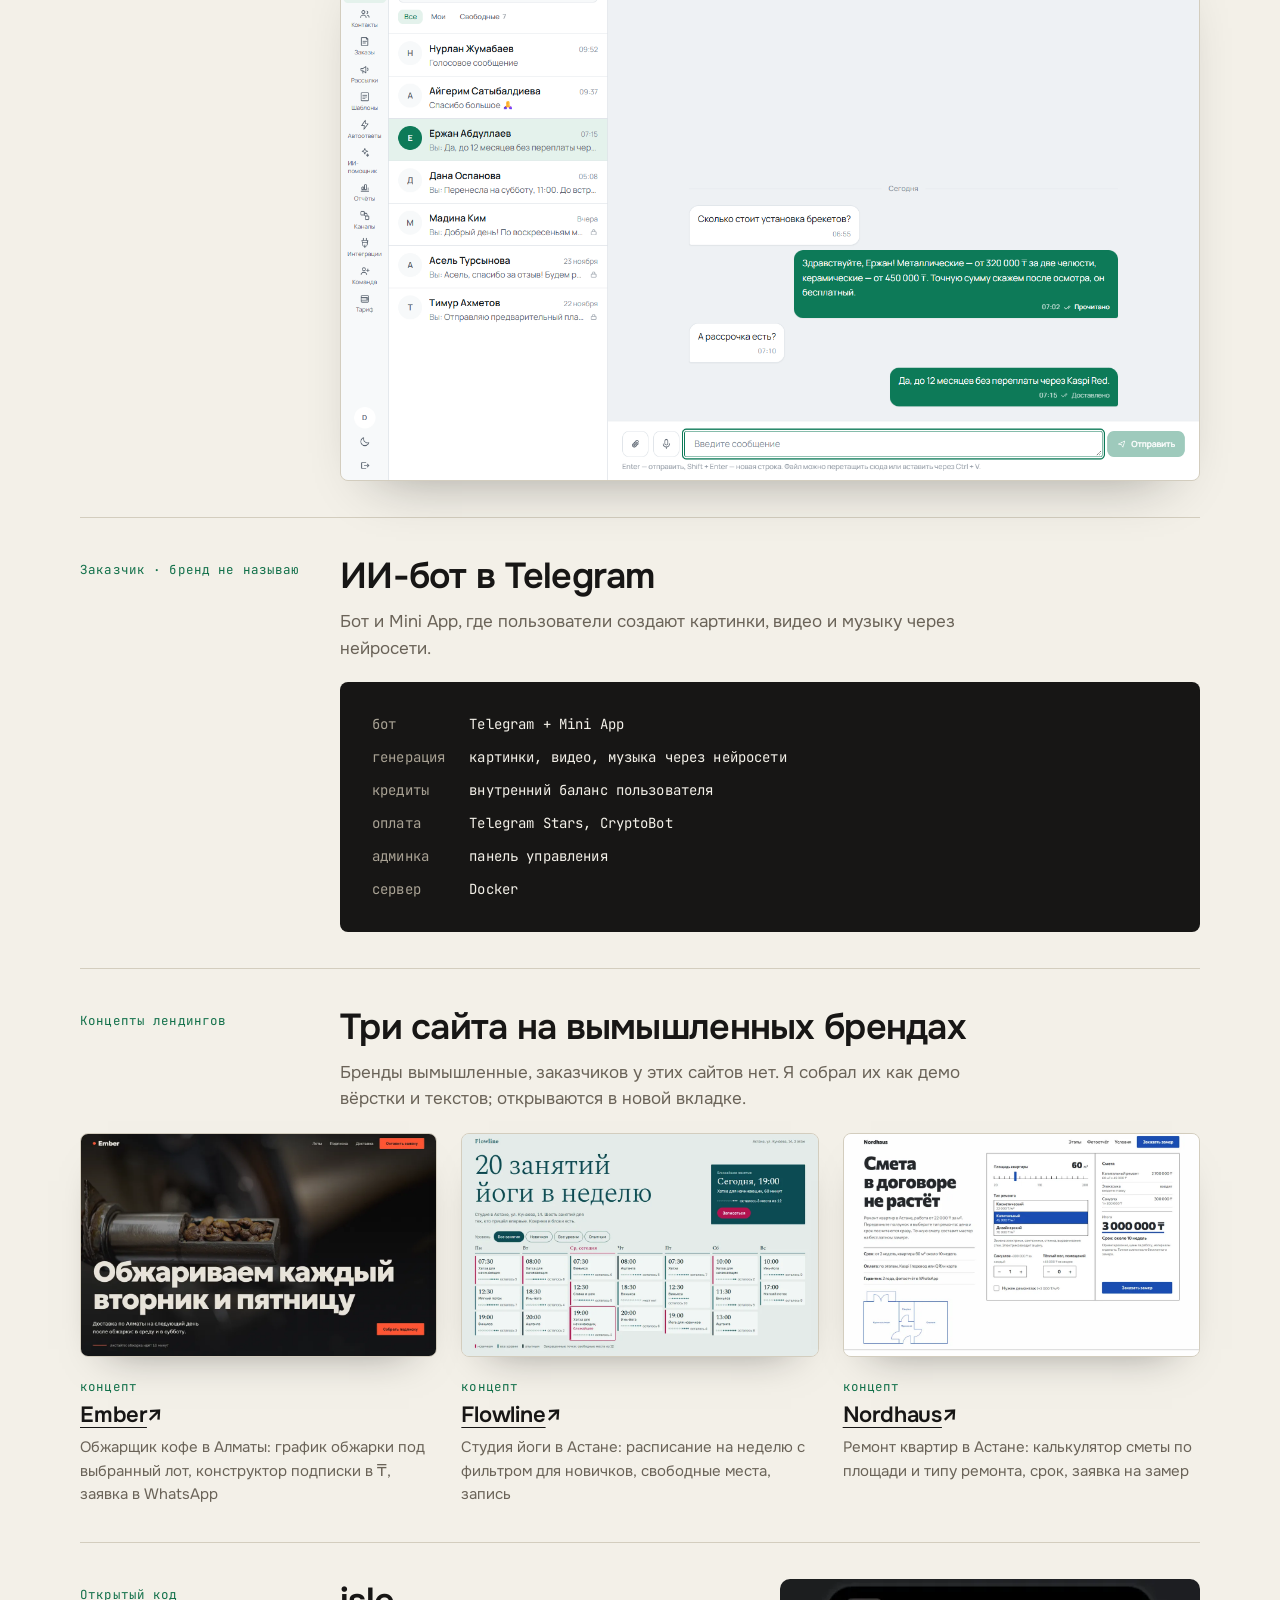
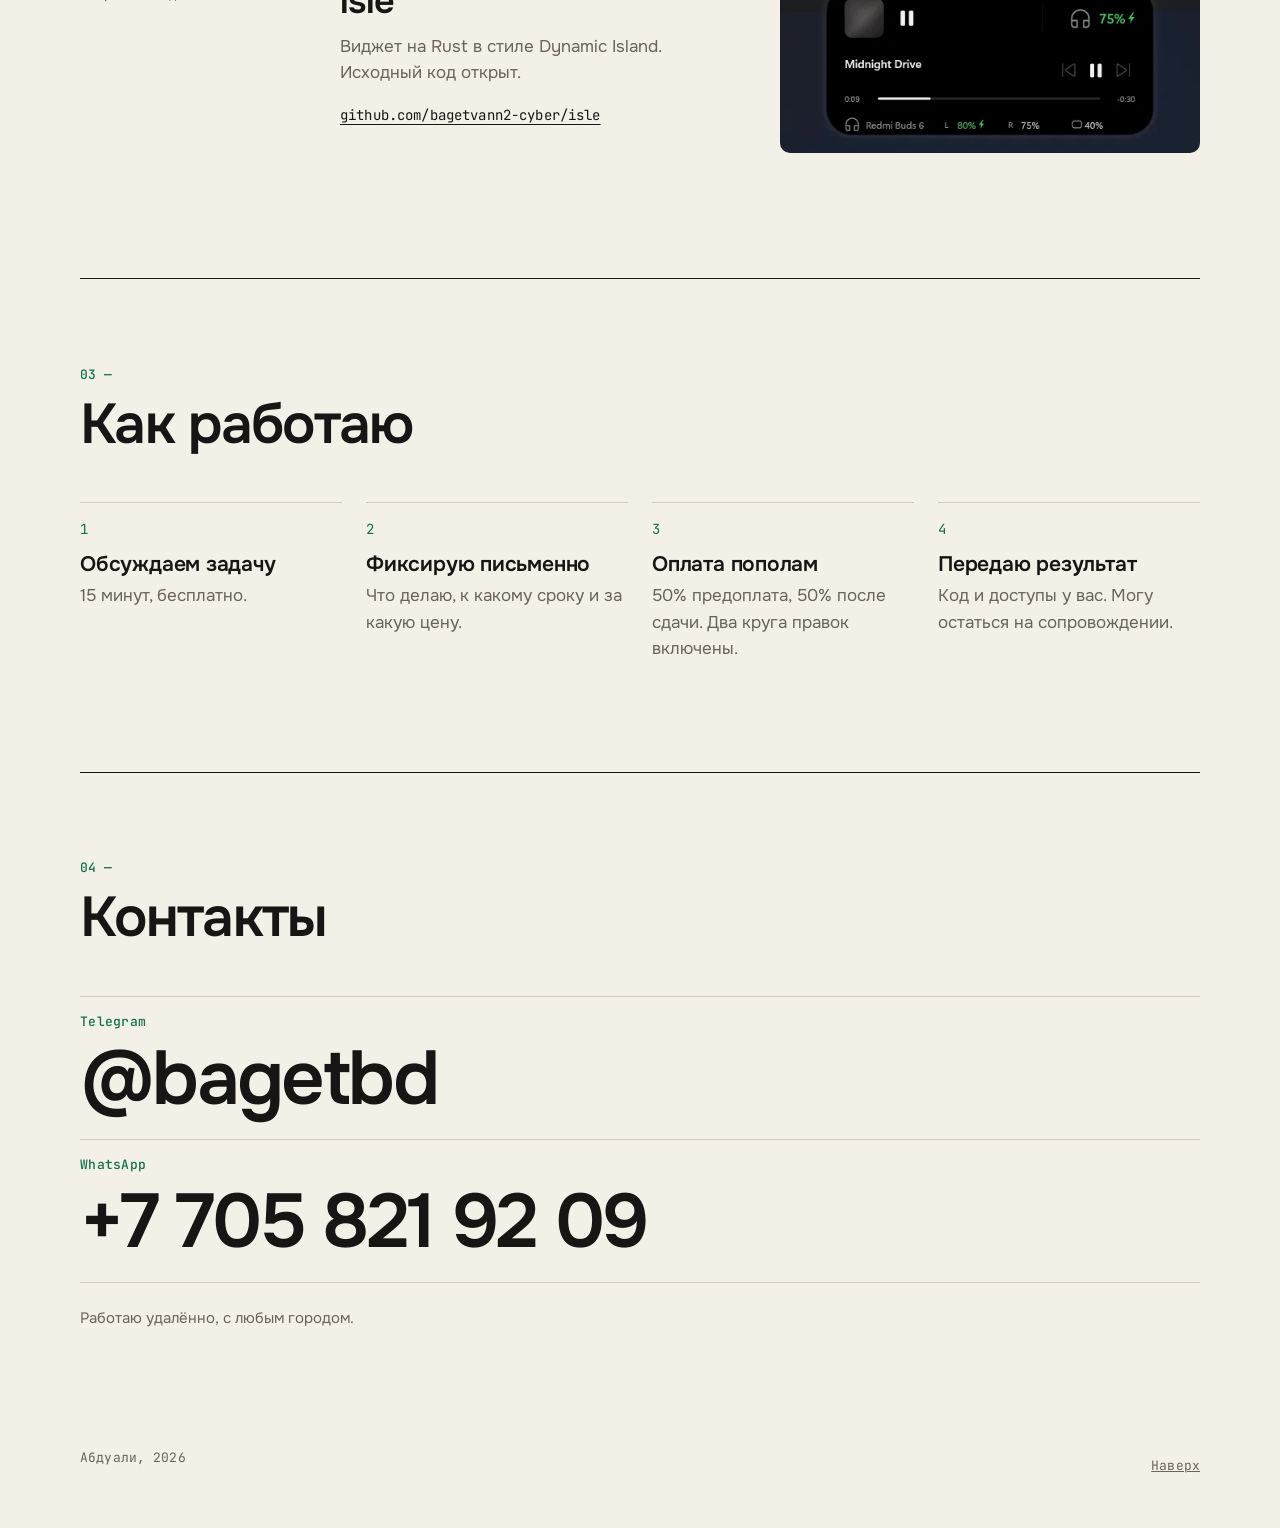
==== commit 39466a25: "Концепты v2: сцены на скролле, крупная типографика, GSAP Ember: обжарка за один скролл (таймер, крив" ====
--- a/index.html
+++ b/index.html
@@ -139,7 +139,7 @@
     </div>
     <div class="lands">
       <a class="land" href="work/coffee/" target="_blank" rel="noopener">
-        <img src="img/ember.webp" width="1100" height="688" loading="lazy" alt="Превью концепта Ember: тёмный сайт обжарщика кофе, справа график профиля обжарки">
+        <img src="img/ember.webp" width="1100" height="688" loading="lazy" alt="Превью концепта Ember: тёмный сайт обжарщика кофе, на весь экран фото обжаренного зерна в щупе и заголовок «Обжариваем каждый вторник и пятницу»">
         <span class="mono tag">концепт</span>
         <strong>Ember</strong>
         <span class="sub">Обжарщик кофе в Алматы: график обжарки под выбранный лот, конструктор подписки в ₸, заявка в WhatsApp</span>
